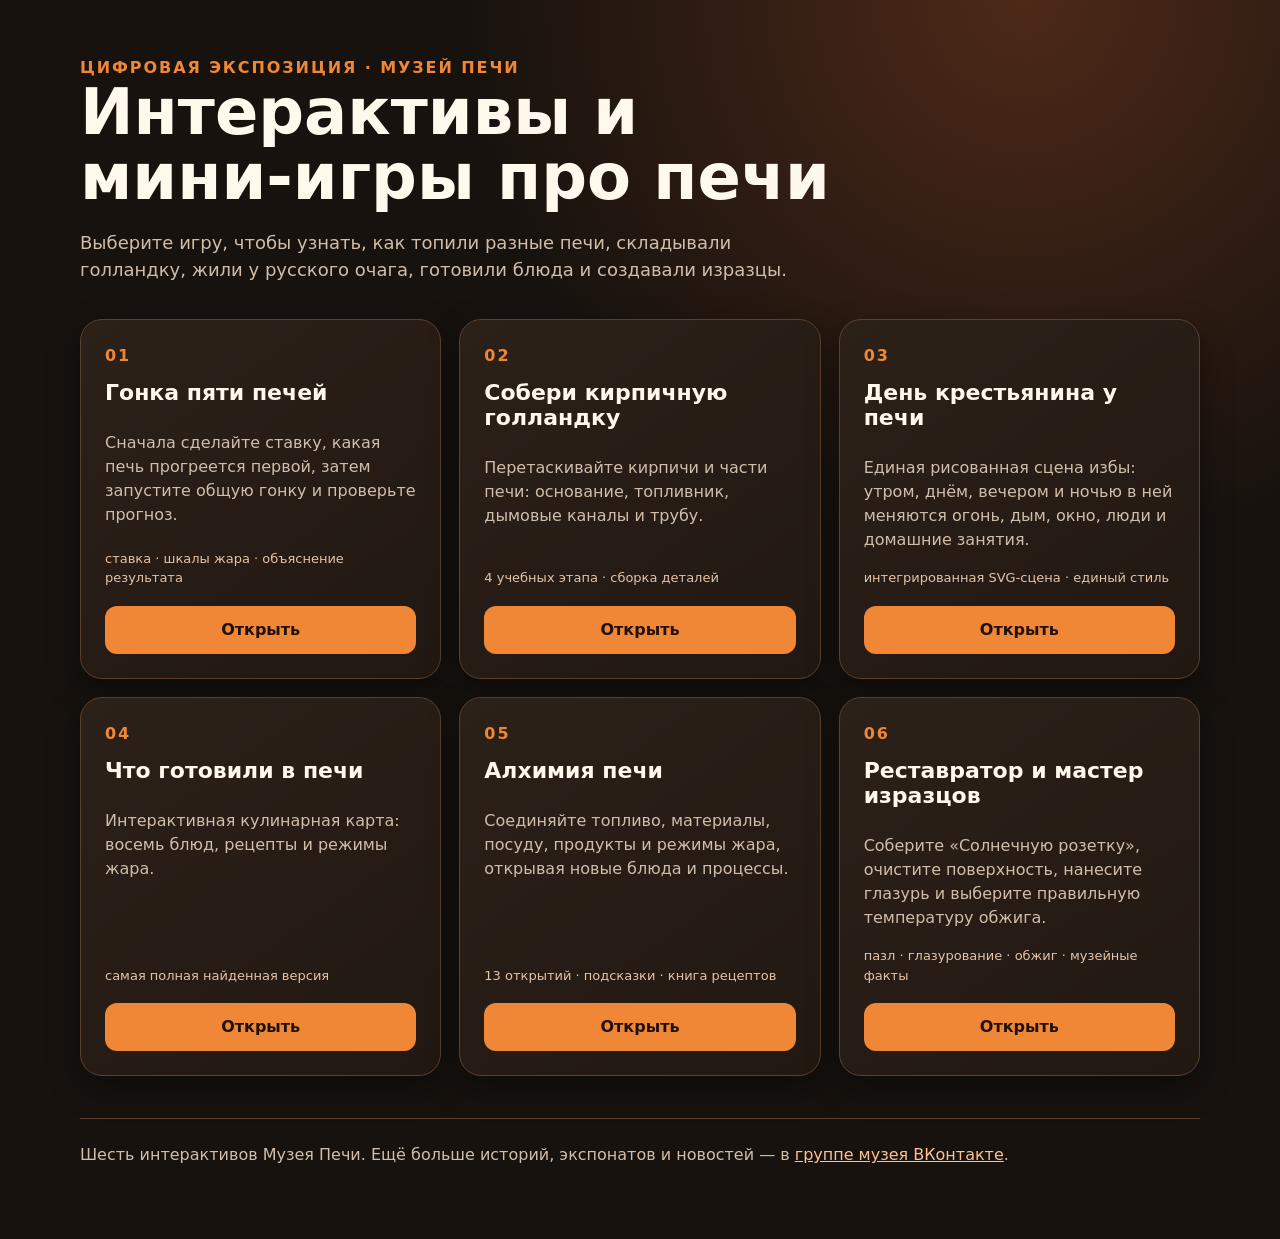
==== index.html @ 127e1472 "Добавить главную страницу игр" ====
<!doctype html>
<html lang="ru">
<head>
  <meta charset="utf-8">
  <meta name="viewport" content="width=device-width,initial-scale=1">
  <title>HTML-интерактивы про печи — найденная коллекция</title>
  <style>
    :root{color-scheme:dark;--bg:#17120e;--card:#261d16;--line:#5a402d;--ink:#fff8ed;--muted:#d1bdab;--accent:#ef8737}
    *{box-sizing:border-box}body{margin:0;background:radial-gradient(circle at 80% 0,#4d2918 0,transparent 35%),var(--bg);color:var(--ink);font:16px/1.5 system-ui,-apple-system,"Segoe UI",sans-serif}
    main{width:min(1120px,92vw);margin:auto;padding:56px 0 72px}h1{font-size:clamp(32px,6vw,64px);line-height:1.02;margin:0 0 16px;max-width:900px}header p{max-width:760px;color:var(--muted);font-size:18px}.grid{display:grid;grid-template-columns:repeat(auto-fit,minmax(270px,1fr));gap:18px;margin-top:36px}
    article{display:flex;flex-direction:column;min-height:250px;padding:24px;border:1px solid var(--line);border-radius:22px;background:linear-gradient(145deg,#2c2119,#211812);box-shadow:0 12px 32px #0006}h2{font-size:22px;line-height:1.15;margin:12px 0 10px}.num{color:var(--accent);font-weight:800;letter-spacing:.12em}.desc{color:var(--muted);flex:1}.tags{font-size:13px;color:#e5c3a7;margin:0 0 18px}
    a.play{display:inline-flex;justify-content:center;padding:12px 16px;border-radius:12px;background:var(--accent);color:#211108;text-decoration:none;font-weight:800}a.play:hover{filter:brightness(1.1)}footer{margin-top:42px;padding-top:24px;border-top:1px solid var(--line);color:var(--muted)}footer a{color:#ffc18f}
  </style>
</head>
<body><main>
  <header><div class="num">ЦИФРОВАЯ ЭКСПОЗИЦИЯ · МУЗЕЙ ПЕЧИ</div><h1>Интерактивы и мини‑игры про печи</h1><p>Выберите игру, чтобы узнать, как топили разные печи, складывали голландку, жили у русского очага, готовили блюда и создавали изразцы.</p></header>
  <section class="grid">
    <article><div class="num">01</div><h2>Гонка пяти печей</h2><p class="desc">Сначала сделайте ставку, какая печь прогреется первой, затем запустите общую гонку и проверьте прогноз.</p><p class="tags">ставка · шкалы жара · объяснение результата</p><a class="play" href="03-simulator-pwa/index.html">Открыть</a></article>
    <article><div class="num">02</div><h2>Собери кирпичную голландку</h2><p class="desc">Перетаскивайте кирпичи и части печи: основание, топливник, дымовые каналы и трубу.</p><p class="tags">4 учебных этапа · сборка деталей</p><a class="play" href="04-sborka-gollandki/index.html">Открыть</a></article>
    <article><div class="num">03</div><h2>День крестьянина у печи</h2><p class="desc">Единая рисованная сцена избы: утром, днём, вечером и ночью в ней меняются огонь, дым, окно, люди и домашние занятия.</p><p class="tags">интегрированная SVG-сцена · единый стиль</p><a class="play" href="05-den-krestyanina-kiosk/index.html">Открыть</a></article>
    <article><div class="num">04</div><h2>Что готовили в печи</h2><p class="desc">Интерактивная кулинарная карта: восемь блюд, рецепты и режимы жара.</p><p class="tags">самая полная найденная версия</p><a class="play" href="06-kulinarnaya-karta/index.html">Открыть</a></article>
    <article><div class="num">05</div><h2>Алхимия печи</h2><p class="desc">Соединяйте топливо, материалы, посуду, продукты и режимы жара, открывая новые блюда и процессы.</p><p class="tags">13 открытий · подсказки · книга рецептов</p><a class="play" href="07-alhimiya-pechi/index.html">Открыть</a></article>
    <article><div class="num">06</div><h2>Реставратор и мастер изразцов</h2><p class="desc">Соберите «Солнечную розетку», очистите поверхность, нанесите глазурь и выберите правильную температуру обжига.</p><p class="tags">пазл · глазурование · обжиг · музейные факты</p><a class="play" href="08-restavrator-izraztsov/index.html">Открыть</a></article>
  </section>
  <footer>Шесть интерактивов Музея Печи. Ещё больше историй, экспонатов и новостей — в <a href="https://vk.ru/club227711594" target="_blank" rel="noopener noreferrer">группе музея ВКонтакте</a>.</footer>
</main><script src="shared/embed-height.js"></script></body></html>
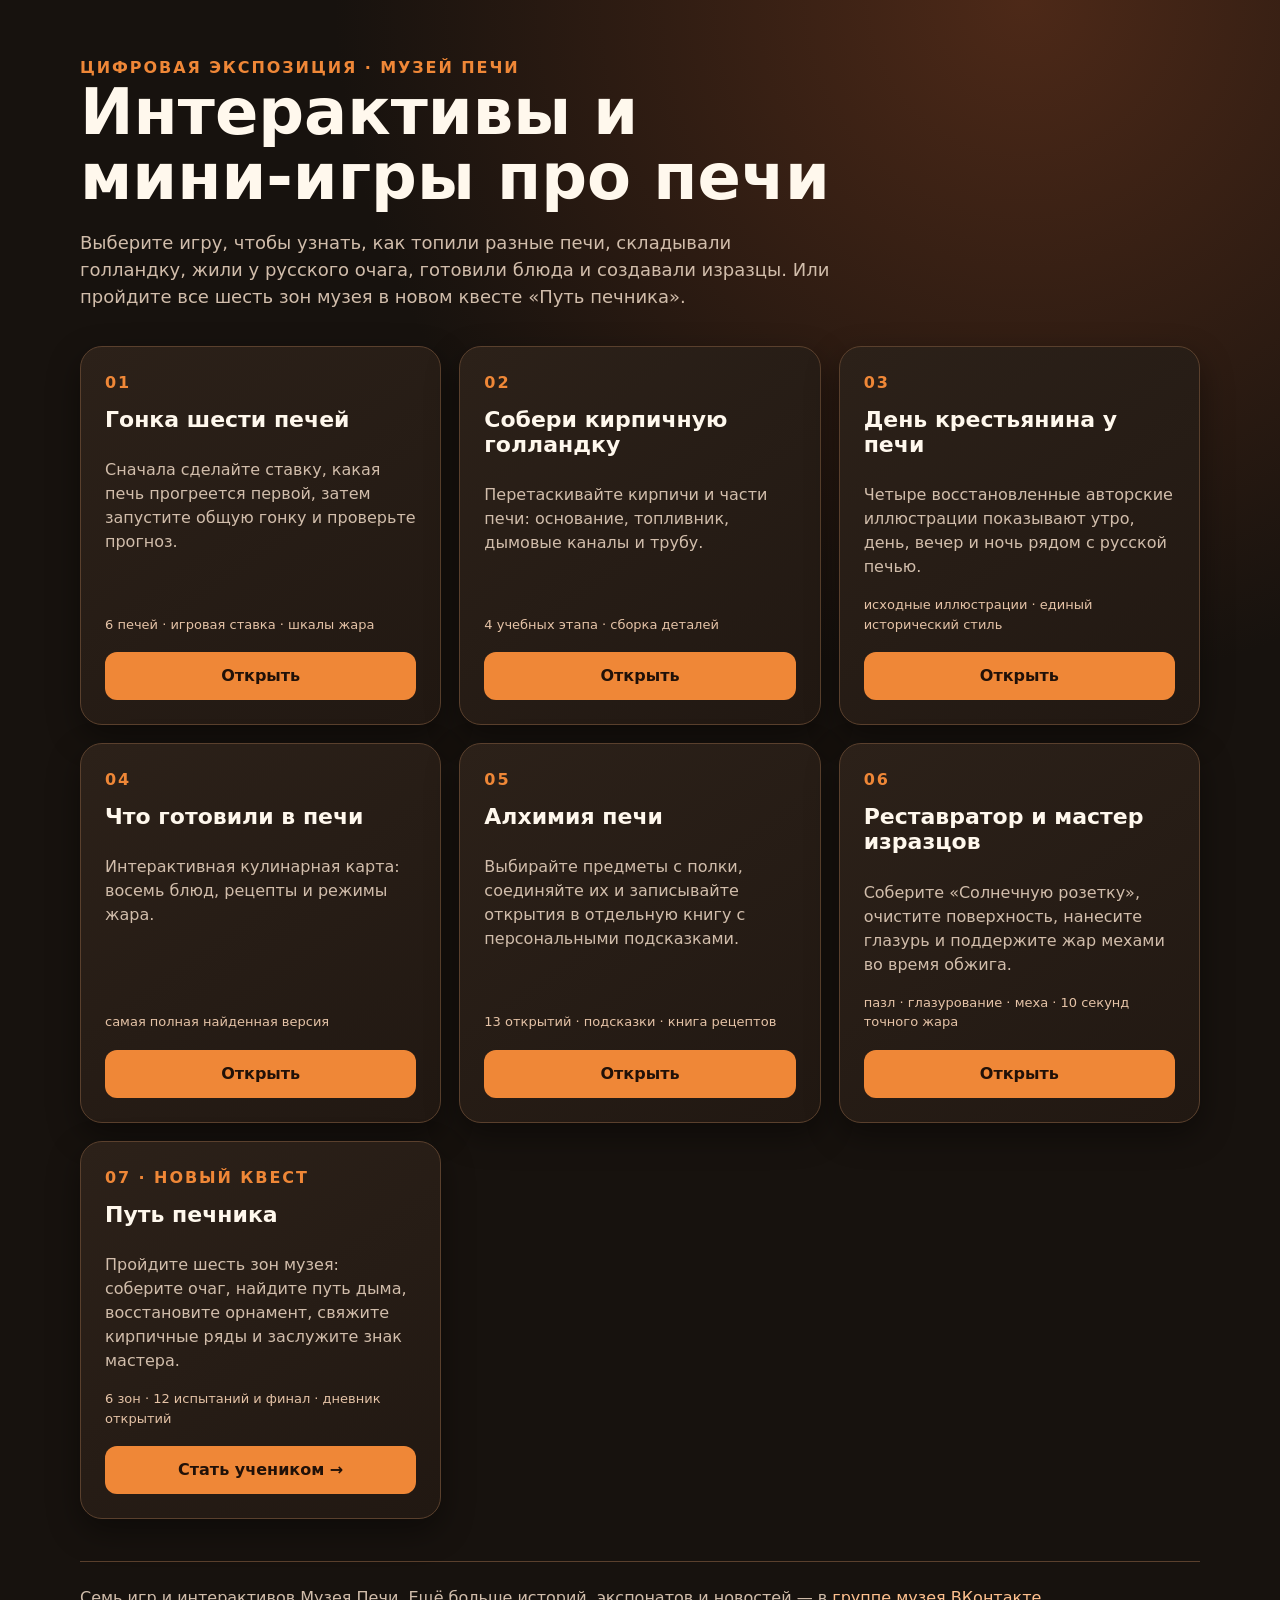
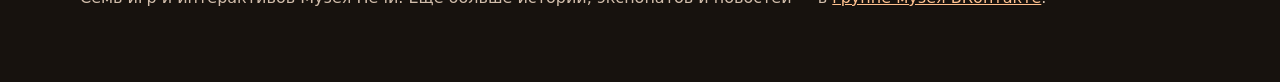
==== commit 544c8708: "Обновить подборку семи игр музея" ====
--- a/index.html
+++ b/index.html
@@ -3,7 +3,7 @@
 <head>
   <meta charset="utf-8">
   <meta name="viewport" content="width=device-width,initial-scale=1">
-  <title>HTML-интерактивы про печи — найденная коллекция</title>
+  <title>Игры и интерактивы — Музей Печи</title>
   <style>
     :root{color-scheme:dark;--bg:#17120e;--card:#261d16;--line:#5a402d;--ink:#fff8ed;--muted:#d1bdab;--accent:#ef8737}
     *{box-sizing:border-box}body{margin:0;background:radial-gradient(circle at 80% 0,#4d2918 0,transparent 35%),var(--bg);color:var(--ink);font:16px/1.5 system-ui,-apple-system,"Segoe UI",sans-serif}
@@ -13,14 +13,15 @@
   </style>
 </head>
 <body><main>
-  <header><div class="num">ЦИФРОВАЯ ЭКСПОЗИЦИЯ · МУЗЕЙ ПЕЧИ</div><h1>Интерактивы и мини‑игры про печи</h1><p>Выберите игру, чтобы узнать, как топили разные печи, складывали голландку, жили у русского очага, готовили блюда и создавали изразцы.</p></header>
+  <header><div class="num">ЦИФРОВАЯ ЭКСПОЗИЦИЯ · МУЗЕЙ ПЕЧИ</div><h1>Интерактивы и мини‑игры про печи</h1><p>Выберите игру, чтобы узнать, как топили разные печи, складывали голландку, жили у русского очага, готовили блюда и создавали изразцы. Или пройдите все шесть зон музея в новом квесте «Путь печника».</p></header>
   <section class="grid">
-    <article><div class="num">01</div><h2>Гонка пяти печей</h2><p class="desc">Сначала сделайте ставку, какая печь прогреется первой, затем запустите общую гонку и проверьте прогноз.</p><p class="tags">ставка · шкалы жара · объяснение результата</p><a class="play" href="03-simulator-pwa/index.html">Открыть</a></article>
+    <article><div class="num">01</div><h2>Гонка шести печей</h2><p class="desc">Сначала сделайте ставку, какая печь прогреется первой, затем запустите общую гонку и проверьте прогноз.</p><p class="tags">6 печей · игровая ставка · шкалы жара</p><a class="play" href="03-simulator-pwa/index.html?v=20260907">Открыть</a></article>
     <article><div class="num">02</div><h2>Собери кирпичную голландку</h2><p class="desc">Перетаскивайте кирпичи и части печи: основание, топливник, дымовые каналы и трубу.</p><p class="tags">4 учебных этапа · сборка деталей</p><a class="play" href="04-sborka-gollandki/index.html">Открыть</a></article>
-    <article><div class="num">03</div><h2>День крестьянина у печи</h2><p class="desc">Единая рисованная сцена избы: утром, днём, вечером и ночью в ней меняются огонь, дым, окно, люди и домашние занятия.</p><p class="tags">интегрированная SVG-сцена · единый стиль</p><a class="play" href="05-den-krestyanina-kiosk/index.html">Открыть</a></article>
+    <article><div class="num">03</div><h2>День крестьянина у печи</h2><p class="desc">Четыре восстановленные авторские иллюстрации показывают утро, день, вечер и ночь рядом с русской печью.</p><p class="tags">исходные иллюстрации · единый исторический стиль</p><a class="play" href="05-den-krestyanina-kiosk/index.html">Открыть</a></article>
     <article><div class="num">04</div><h2>Что готовили в печи</h2><p class="desc">Интерактивная кулинарная карта: восемь блюд, рецепты и режимы жара.</p><p class="tags">самая полная найденная версия</p><a class="play" href="06-kulinarnaya-karta/index.html">Открыть</a></article>
-    <article><div class="num">05</div><h2>Алхимия печи</h2><p class="desc">Соединяйте топливо, материалы, посуду, продукты и режимы жара, открывая новые блюда и процессы.</p><p class="tags">13 открытий · подсказки · книга рецептов</p><a class="play" href="07-alhimiya-pechi/index.html">Открыть</a></article>
-    <article><div class="num">06</div><h2>Реставратор и мастер изразцов</h2><p class="desc">Соберите «Солнечную розетку», очистите поверхность, нанесите глазурь и выберите правильную температуру обжига.</p><p class="tags">пазл · глазурование · обжиг · музейные факты</p><a class="play" href="08-restavrator-izraztsov/index.html">Открыть</a></article>
+    <article><div class="num">05</div><h2>Алхимия печи</h2><p class="desc">Выбирайте предметы с полки, соединяйте их и записывайте открытия в отдельную книгу с персональными подсказками.</p><p class="tags">13 открытий · подсказки · книга рецептов</p><a class="play" href="07-alhimiya-pechi/index.html">Открыть</a></article>
+    <article><div class="num">06</div><h2>Реставратор и мастер изразцов</h2><p class="desc">Соберите «Солнечную розетку», очистите поверхность, нанесите глазурь и поддержите жар мехами во время обжига.</p><p class="tags">пазл · глазурование · меха · 10 секунд точного жара</p><a class="play" href="08-restavrator-izraztsov/index.html">Открыть</a></article>
+    <article><div class="num">07 · НОВЫЙ КВЕСТ</div><h2>Путь печника</h2><p class="desc">Пройдите шесть зон музея: соберите очаг, найдите путь дыма, восстановите орнамент, свяжите кирпичные ряды и заслужите знак мастера.</p><p class="tags">6 зон · 12 испытаний и финал · дневник открытий</p><a class="play" href="09-put-pechnika/index.html">Стать учеником →</a></article>
   </section>
-  <footer>Шесть интерактивов Музея Печи. Ещё больше историй, экспонатов и новостей — в <a href="https://vk.ru/club227711594" target="_blank" rel="noopener noreferrer">группе музея ВКонтакте</a>.</footer>
-</main><script src="shared/embed-height.js"></script></body></html>
+  <footer>Семь игр и интерактивов Музея Печи. Ещё больше историй, экспонатов и новостей — в <a href="https://vk.ru/club227711594" target="_blank" rel="noopener noreferrer">группе музея ВКонтакте</a>.</footer>
+</main><script src="shared/embed-height.js?v=3"></script></body></html>
